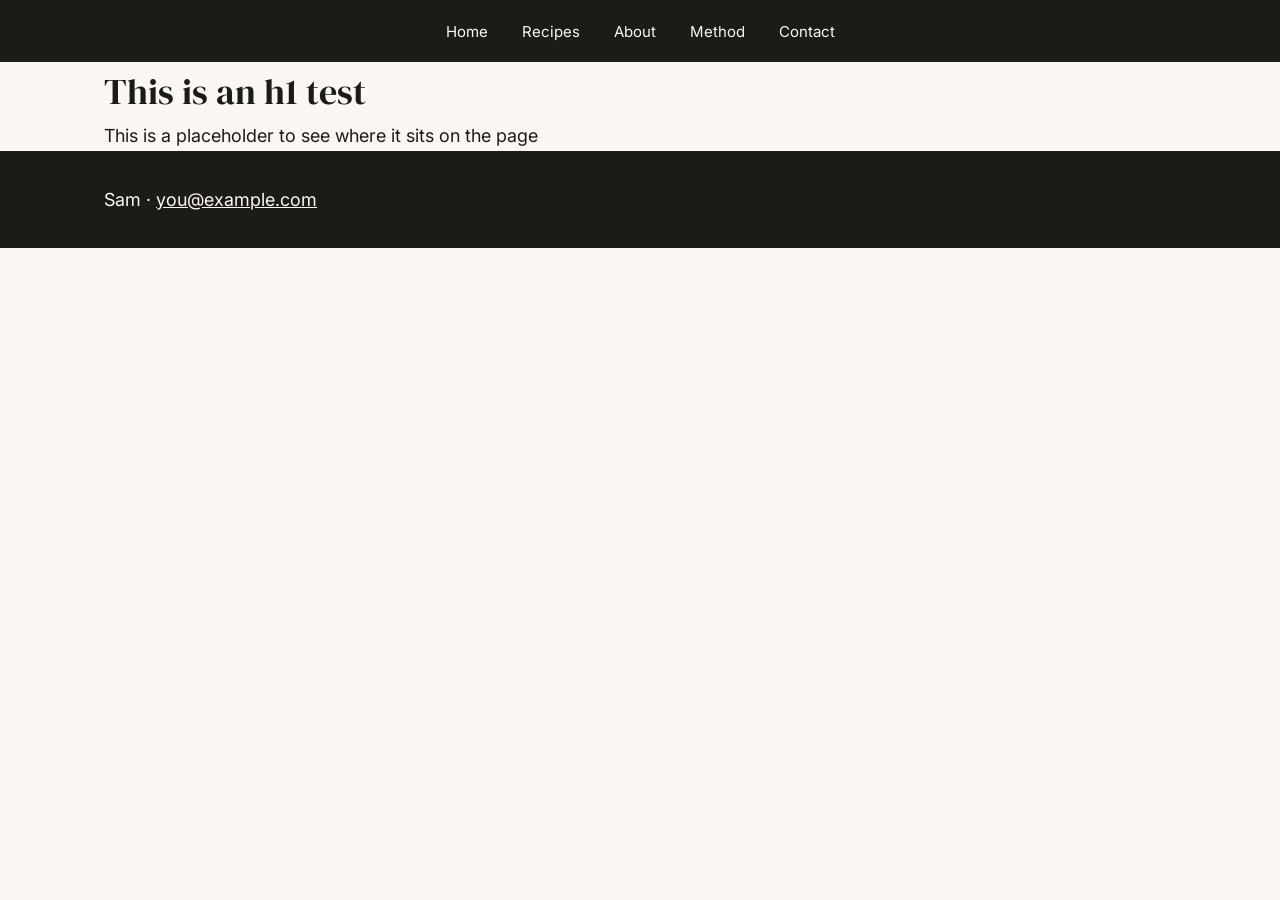
==== index.html @ 4382204e "1-FirstLook" ====
<!DOCTYPE html>
<html lang="en">
<head>
    <meta charset="UTF-8">
    <meta name="viewport" content="width=device-width, initial-scale=1.0">
    <title>Sam's Dope Chicken</title>
    <link rel="preconnect" href="https:/fonts.googleapis.com">
    <link rel="preconnect" href="https:/fonts.gstatic.com" crossorigin>
    <link href="https:/fonts.googleapis.com/css2?family=DM+Serif+Display&family=Inter:wght@400;500;600&display=swap" rel="stylesheet">
    <link rel="stylesheet" href="css/styles.css">
</head>
<body id="top">
    <nav class="site-nav">
        <ul>
            <li><a href="index.html">Home</a></li>
            <li><a href="#cards">Recipes</a></li>
            <li><a href="#about">About</a></li>
            <li><a href="#method">Method</a></li>
            <li><a href="mailto:you@example.com">Contact</a></li>
        </ul>
    </nav>
    <main>
        <h1>This is an h1 test</h1>
        <p>This is a placeholder to see where it sits on the page</p>
    </main>
    <footer class="site-footer">
        <div class="inner">
            <p>Sam &middot; <a href="mailto:you@example.com">you@example.com</a></p>
        </div>
    </footer>
</body>
</html>
---- css/styles.css ----
/* COLORS
    ink #1D1B18
    paper #FBF8F3
    bone #EFE9DF
    accent #1B858F
    muted #6B6560 */

* {
    box-sizing: border-box;
    margin: 0;
    padding: 0;
}
body {
    background: #FBF8F3;
    color: #1D1B18;
    font-family: 'Inter', Helvetica, Arial, sans-serif;
    font-size: 18px;
    line-height: 1.65;
}
h1, h2, h3 {
    font-family: 'DM Serif Display', Georgia, serif;
    font-weight: 400;
}
main {
    max-width: 1120px;
    margin: 0 auto;
    padding: 0 24px;
}

.site-nav {
    background: #1D1B18;
}
.site-nav ul {
    list-style: none;
    display: grid;
    grid-template: auto / auto auto auto auto auto;
    gap: 34px;
    width: max-content;
    margin: 0 auto;
    padding: 16px 24px;
}
.site-nav a {
    color: #FBF8F3;
    text-decoration: none;
    font-size: 15px;
}
.site-footer {
    background: #1D1B18;
    color: #FBF8F3;
}
.site-footer .inner {
    display: grid;
    grid-template: auto / 1fr 1fr;
    max-width: 1120px;
    margin: 0 auto;
    padding: 34px 24px;
}
.site-footer a {
    color: #FBF8F3;
}
.site-footer .right {
    text-align: right;
}
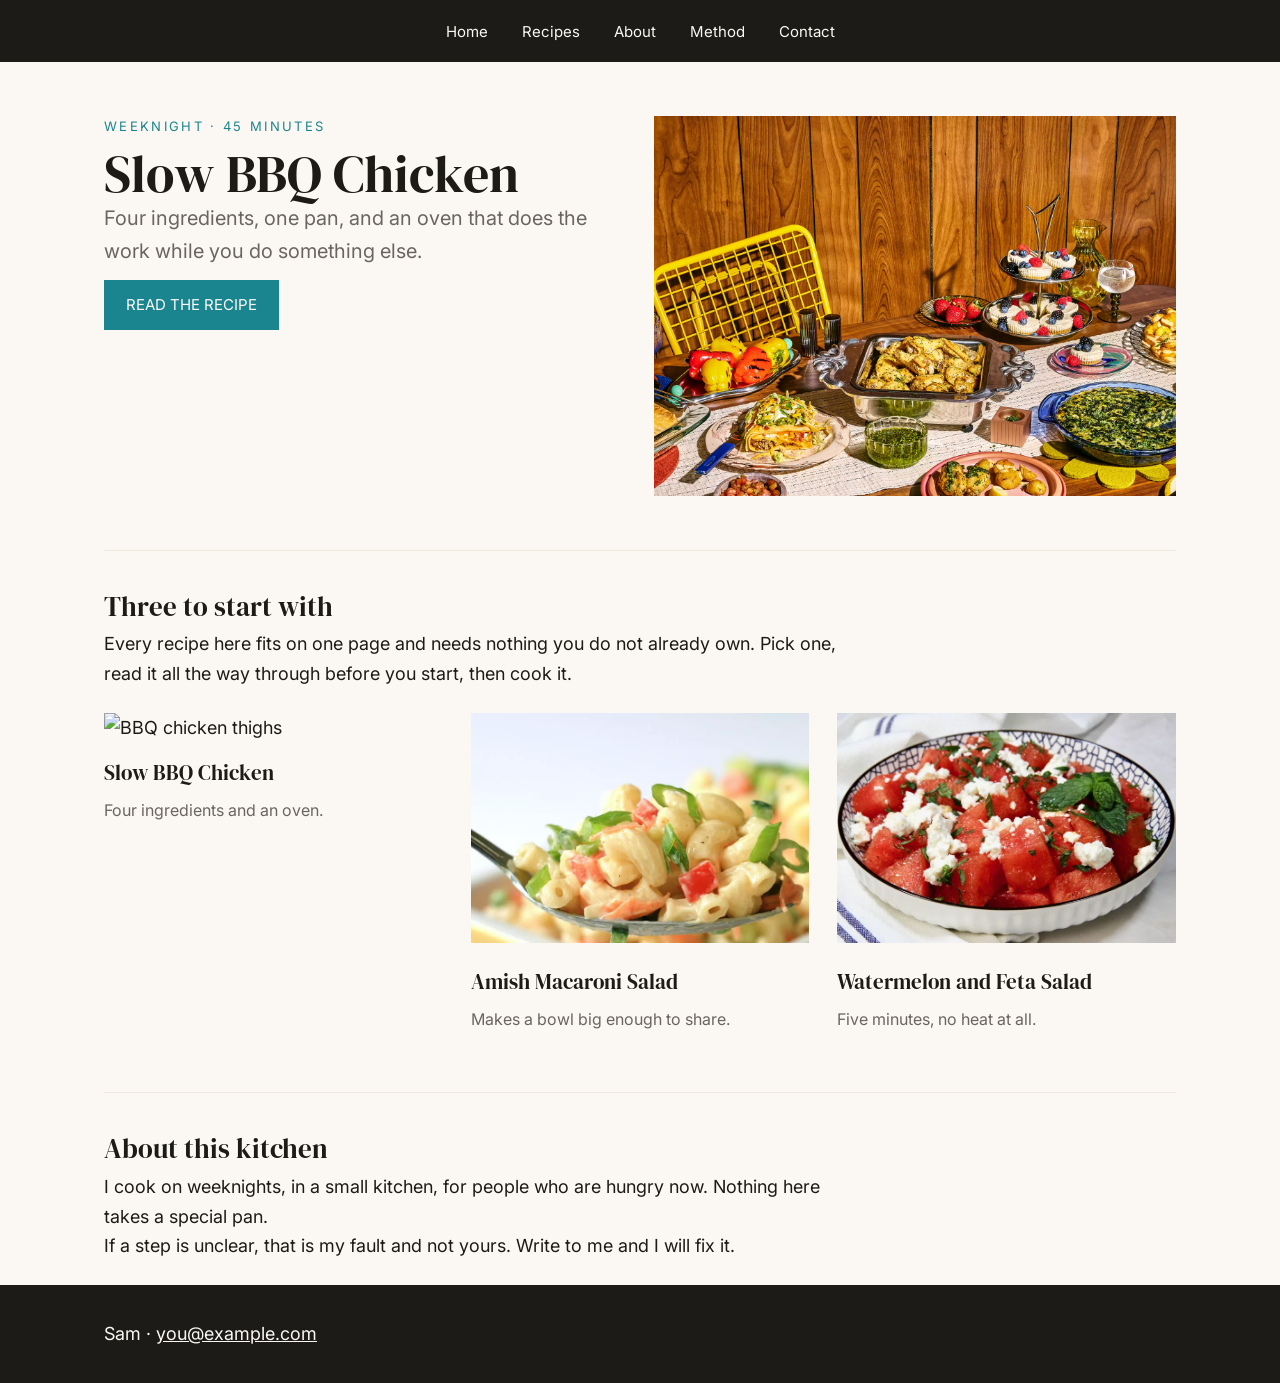
==== commit e29917d2: "2-SecondLook" ====
--- a/index.html
+++ b/index.html
@@ -20,8 +20,41 @@
         </ul>
     </nav>
     <main>
-        <h1>This is an h1 test</h1>
-        <p>This is a placeholder to see where it sits on the page</p>
+        <header class="hero">
+            <div>
+                <p class="eyebrow">Weeknight &middot; 45 minutes</p>
+                <h1>Slow BBQ Chicken</h1>
+                <p class="lede">Four ingredients, one pan, and an oven that does the work while you do something else.</p>
+                <a class="button" href="recipes/bbq-chicken.html">Read the recipe</a>
+            </div>
+            <img src="images/homepage.webp" alt="A plate of BBQ chicken">
+        </header>
+        <section class="section-head" id="cards">
+            <h2>Three to start with</h2>
+            <p>Every recipe here fits on one page and needs nothing you do not already own. Pick one, read it all the way through before you start, then cook it.</p>
+        </section>
+        <section class="cards">
+            <article class="card">
+                <img src="images/bbq-chicken-card.webp" alt="BBQ chicken thighs">
+                <h3>Slow BBQ Chicken</h3>
+                <p>Four ingredients and an oven.</p>
+            </article>
+            <article class="card">
+                <img src="images/amish-macaroni-salad-card.webp" alt="A bowl of macaroni salad">
+                <h3>Amish Macaroni Salad</h3>
+                <p>Makes a bowl big enough to share.</p>
+            </article>
+            <article class="card">
+                <img src="images/Watermelon-salad-card.webp" alt="Watermelon with feta and mint">
+                <h3>Watermelon and Feta Salad</h3>
+                <p>Five minutes, no heat at all.</p>
+            </article>
+        </section>
+        <section class="section-head" id="about">
+            <h2>About this kitchen</h2>
+            <p>I cook on weeknights, in a small kitchen, for people who are hungry now. Nothing here takes a special pan.</p>
+            <p>If a step is unclear, that is my fault and not yours. Write to me and I will fix it.</p>
+        </section>
     </main>
     <footer class="site-footer">
         <div class="inner">
--- a/css/styles.css
+++ b/css/styles.css
@@ -20,6 +20,10 @@
 h1, h2, h3 {
     font-family: 'DM Serif Display', Georgia, serif;
     font-weight: 400;
+}
+h1 {
+    font-size: 52px;
+    line-height: 1.05;
 }
 main {
     max-width: 1120px;
@@ -60,4 +64,61 @@
 }
 .site-footer .right {
     text-align: right;
+}
+.hero {
+    display: grid;
+    grid-template: auto / 1fr 1fr;
+    gap: 28px;
+    padding: 54px 0;
+}
+.hero img {
+    width: 100%;
+    height: 380px;
+    object-fit: cover;
+}
+.eyebrow {
+    font-size: 13px;
+    text-transform: uppercase;
+    letter-spacing: 0.18em;
+    color: #1B858F;
+    margin-bottom: 10px;
+}
+.lede {
+    font-size: 20px;
+    color: #6B6560;
+}
+.button {
+    display: inline-block;
+    background: #1B858F;
+    color: #FBF8F3;
+    text-decoration: none;
+    font-size: 15px;
+    padding: 13px 22px;
+    margin-top: 12px;
+    text-transform: uppercase;
+}
+.section-head {
+    border-top: 1px solid #EFE9DF;
+    padding: 34px 0 24px;
+}
+.section-head p {
+    max-width: 68ch;
+}
+.cards {
+    display: grid;
+    grid-template: auto / 1fr 1fr 1fr;
+    gap: 28px;
+    padding-bottom: 60px;
+}
+.card img {
+    width: 100%;
+    height: 230px;
+    object-fit: cover;
+}
+.card h3 {
+    margin: 14px 0 6px;
+}
+.card p {
+    font-size: 16px;
+    color: #6B6560;
 }
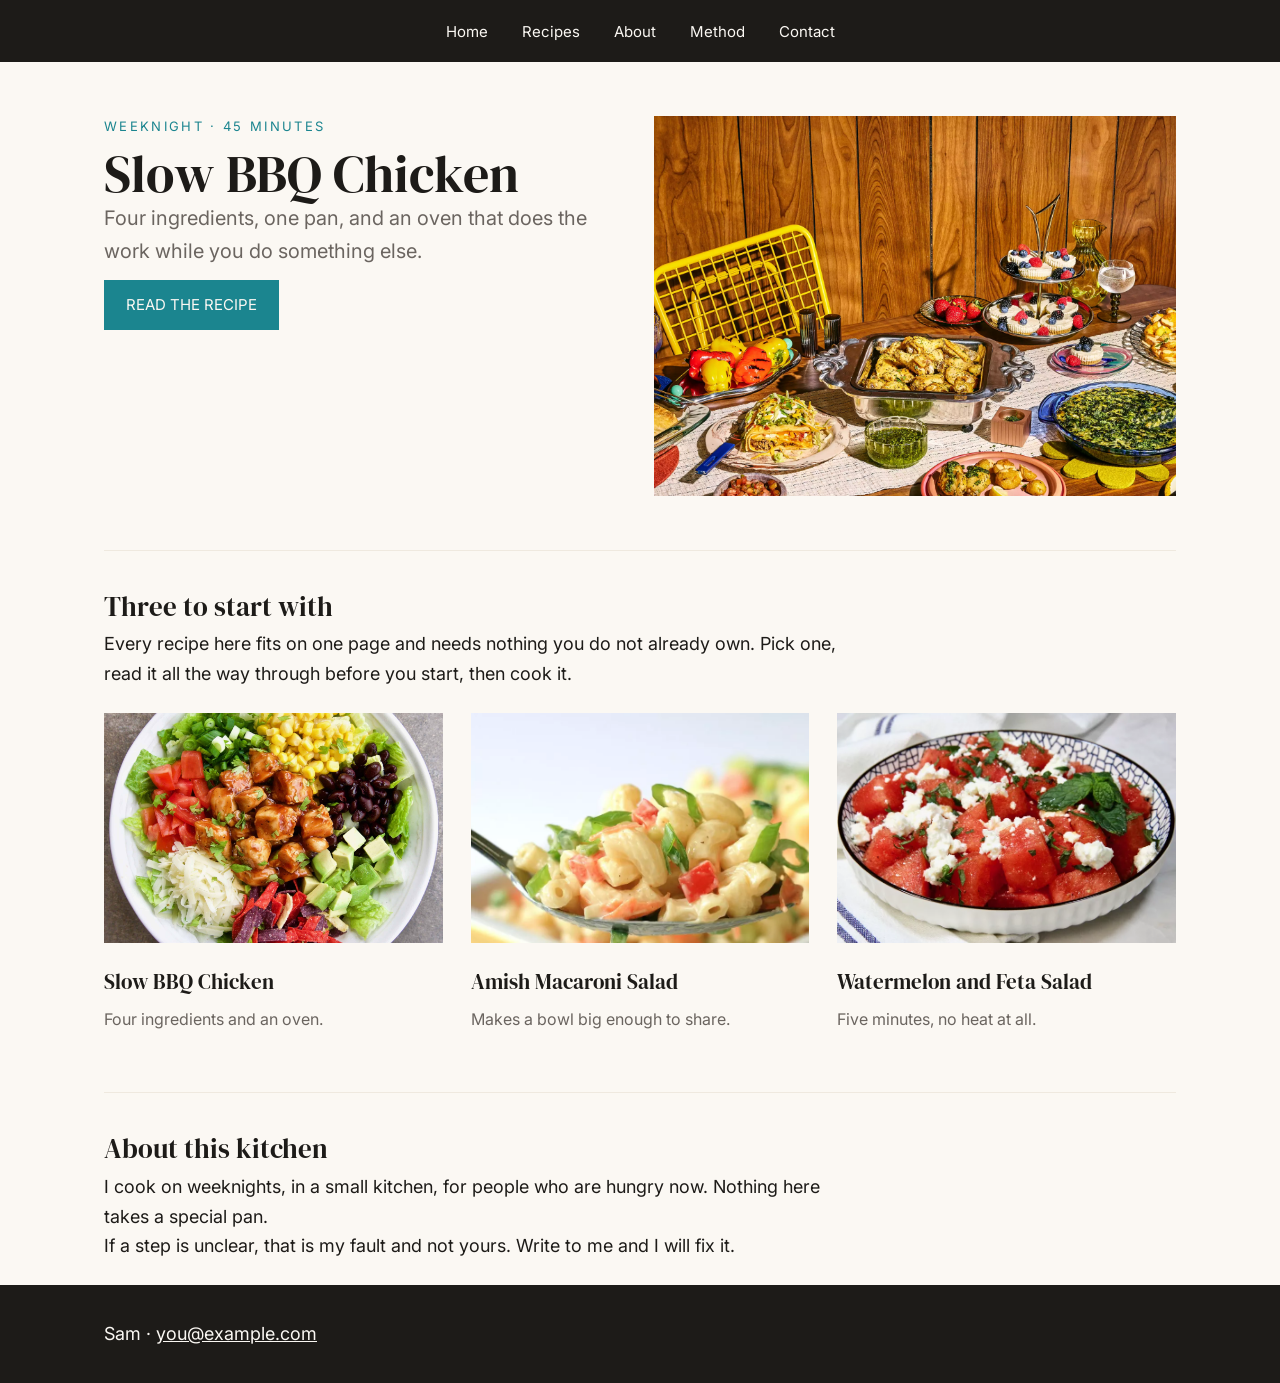
==== commit 501e0c7a: "3-PreChanges" ====
--- a/index.html
+++ b/index.html
@@ -35,7 +35,7 @@
         </section>
         <section class="cards">
             <article class="card">
-                <img src="images/bbq-chicken-card.webp" alt="BBQ chicken thighs">
+                <img src="images/bbq-chicken-card.jpeg" alt="BBQ chicken thighs">
                 <h3>Slow BBQ Chicken</h3>
                 <p>Four ingredients and an oven.</p>
             </article>
--- a/css/styles.css
+++ b/css/styles.css
@@ -121,4 +121,56 @@
 .card p {
     font-size: 16px;
     color: #6B6560;
+}
+.recipe-hero {
+    padding: 46px 0 34px;
+}
+.recipe-hero img {
+    width: 100%;
+    height: 420px;
+    object-fit: cover;
+    margin-top: 24px;
+}
+.recipe-body {
+    display: grid;
+    grid-template: auto / 300px 1fr;
+    gap: 54px;
+    padding-bottom: 60px;
+}
+.ingredients {
+    background: #EFE9DF;
+    padding: 26px;
+    align-self: start;
+}
+.ingredients ul {
+    margin: 12px 0 0 20px;
+}
+.ingredients li {
+    margin-bottom: 9px;
+    font-size: 16px;
+}
+.jump {
+    border-left: 3px solid #1B858F;
+    padding-left: 18px;
+    margin-bottom: 30px;
+}
+.jump ol {
+    margin-left: 18px;
+}
+.jump li {
+    font-size: 16px;
+}
+.step {
+    border-top: 1px solid #EFE9DF;
+    padding-top: 26px;
+    margin-top: 26px;
+}
+.step .num {
+    font-size: 30px;
+    color: #1B858F;
+    display: block;
+}
+.back {
+    font-size: 14px;
+    color: #6B6560;
 }
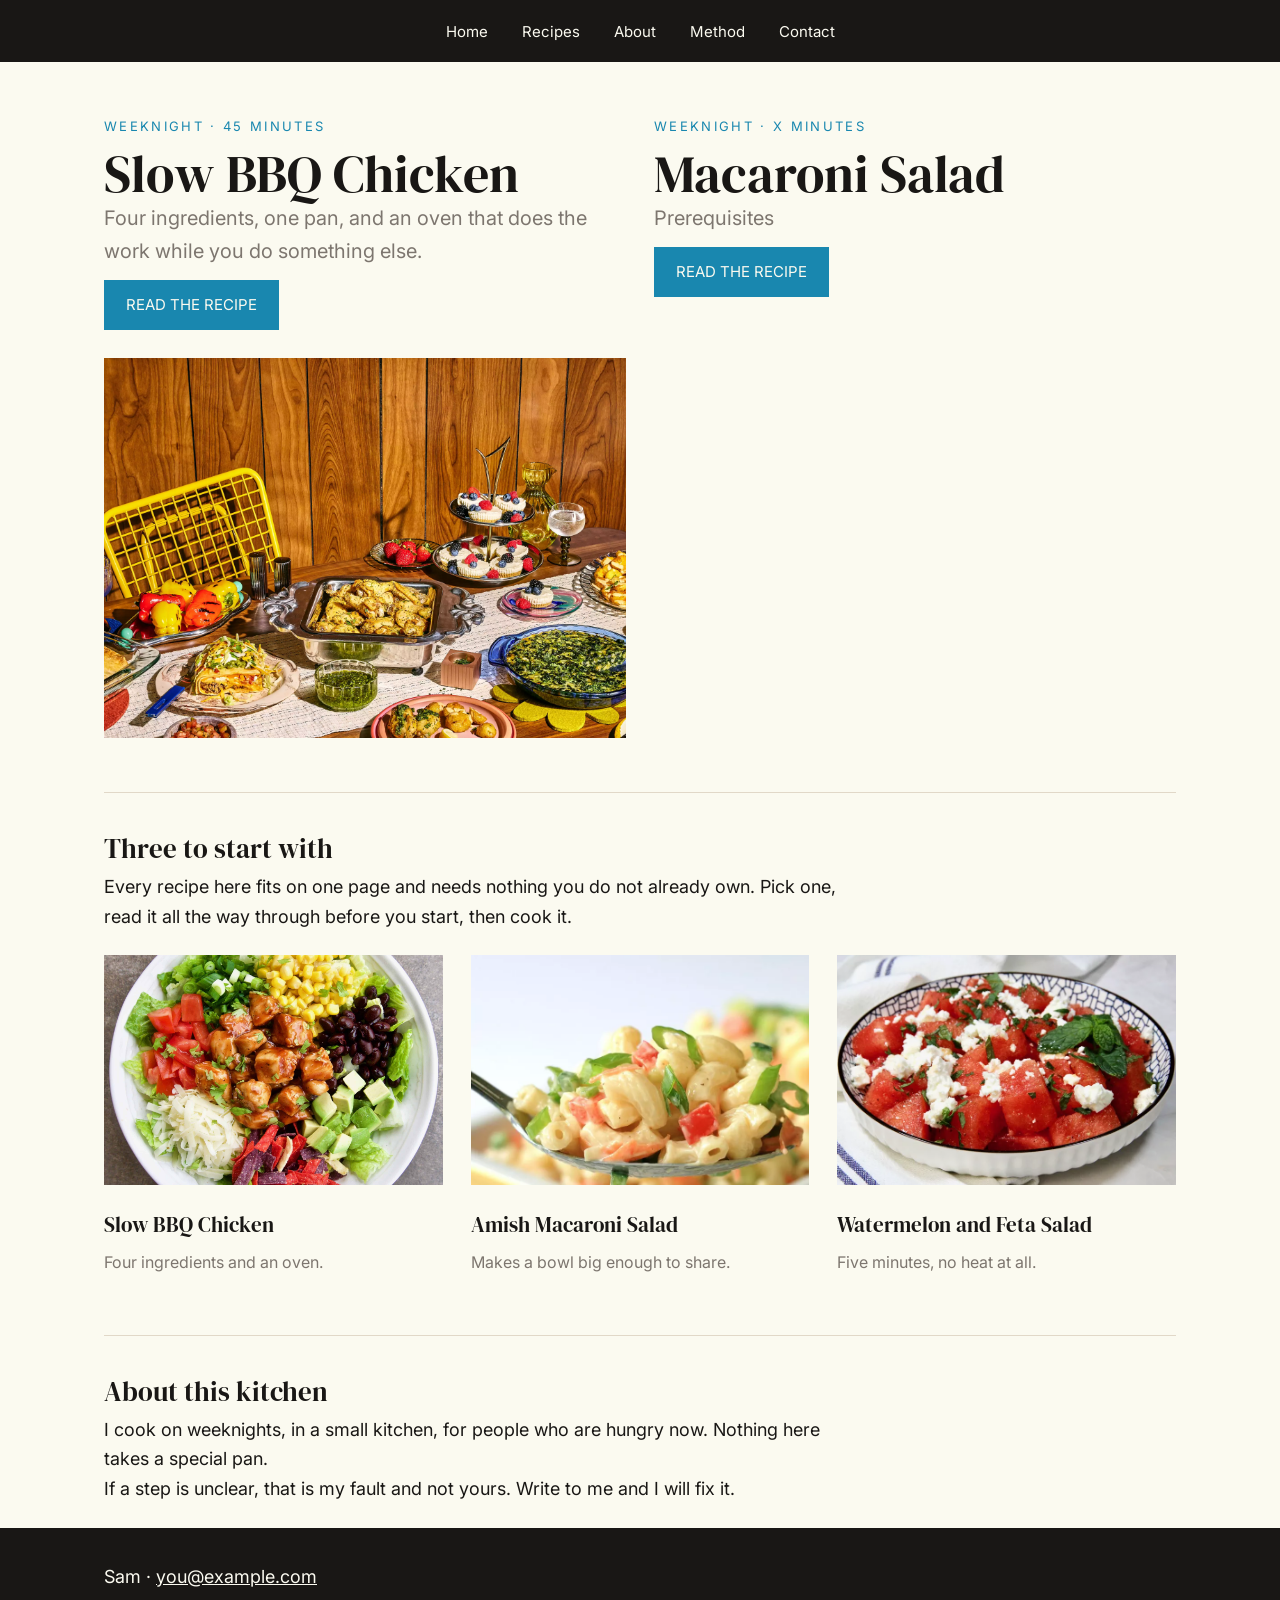
==== commit 57773666: "4-FinalTest" ====
--- a/index.html
+++ b/index.html
@@ -26,6 +26,12 @@
                 <h1>Slow BBQ Chicken</h1>
                 <p class="lede">Four ingredients, one pan, and an oven that does the work while you do something else.</p>
                 <a class="button" href="recipes/bbq-chicken.html">Read the recipe</a>
+            </div>
+            <div>
+                <p class="eyebrow">Weeknight &middot; X minutes</p>
+                <h1>Macaroni Salad</h1>
+                <p class="lede">Prerequisites</p>
+                <a class="button" href="recipes/macaroni-salad.html">Read the recipe</a>
             </div>
             <img src="images/homepage.webp" alt="A plate of BBQ chicken">
         </header>
--- a/css/styles.css
+++ b/css/styles.css
@@ -1,9 +1,9 @@
 /* COLORS
-    ink #1D1B18
-    paper #FBF8F3
-    bone #EFE9DF
-    accent #1B858F
-    muted #6B6560 */
+    ink #191715
+    paper #fbfaf0
+    bone #e1d8c8
+    accent #1987af
+    muted #7d766f */
 
 * {
     box-sizing: border-box;
@@ -11,8 +11,8 @@
     padding: 0;
 }
 body {
-    background: #FBF8F3;
-    color: #1D1B18;
+    background: #fbfaf0;
+    color: #191715;
     font-family: 'Inter', Helvetica, Arial, sans-serif;
     font-size: 18px;
     line-height: 1.65;
@@ -32,7 +32,7 @@
 }
 
 .site-nav {
-    background: #1D1B18;
+    background: #191715;
 }
 .site-nav ul {
     list-style: none;
@@ -44,13 +44,13 @@
     padding: 16px 24px;
 }
 .site-nav a {
-    color: #FBF8F3;
+    color: #fbfaf0;
     text-decoration: none;
     font-size: 15px;
 }
 .site-footer {
-    background: #1D1B18;
-    color: #FBF8F3;
+    background: #191715;
+    color: #fbfaf0;
 }
 .site-footer .inner {
     display: grid;
@@ -60,7 +60,7 @@
     padding: 34px 24px;
 }
 .site-footer a {
-    color: #FBF8F3;
+    color: #fbfaf0;
 }
 .site-footer .right {
     text-align: right;
@@ -80,25 +80,29 @@
     font-size: 13px;
     text-transform: uppercase;
     letter-spacing: 0.18em;
-    color: #1B858F;
+    color: #1987af;
     margin-bottom: 10px;
 }
 .lede {
     font-size: 20px;
-    color: #6B6560;
+    color: #7d766f;
 }
 .button {
     display: inline-block;
-    background: #1B858F;
-    color: #FBF8F3;
+    background: #1987af;
+    color: #fbfaf0;
     text-decoration: none;
     font-size: 15px;
     padding: 13px 22px;
     margin-top: 12px;
     text-transform: uppercase;
 }
+/* Commented out the button class/rule. This pretty much broke it 
+entirely since all of the visual and functional elements are 
+present here. Nothing was visible and clicking where it was
+did nothing.*/
 .section-head {
-    border-top: 1px solid #EFE9DF;
+    border-top: 1px solid #e1d8c8;
     padding: 34px 0 24px;
 }
 .section-head p {
@@ -120,7 +124,7 @@
 }
 .card p {
     font-size: 16px;
-    color: #6B6560;
+    color: #7d766f;
 }
 .recipe-hero {
     padding: 46px 0 34px;
@@ -138,7 +142,7 @@
     padding-bottom: 60px;
 }
 .ingredients {
-    background: #EFE9DF;
+    background: #e1d8c8;
     padding: 26px;
     align-self: start;
 }
@@ -150,7 +154,7 @@
     font-size: 16px;
 }
 .jump {
-    border-left: 3px solid #1B858F;
+    border-left: 3px solid #1987af;
     padding-left: 18px;
     margin-bottom: 30px;
 }
@@ -161,16 +165,16 @@
     font-size: 16px;
 }
 .step {
-    border-top: 1px solid #EFE9DF;
+    border-top: 1px solid #e1d8c8;
     padding-top: 26px;
     margin-top: 26px;
 }
 .step .num {
     font-size: 30px;
-    color: #1B858F;
+    color: #1987af;
     display: block;
 }
 .back {
     font-size: 14px;
-    color: #6B6560;
+    color: #7d766f;
 }
